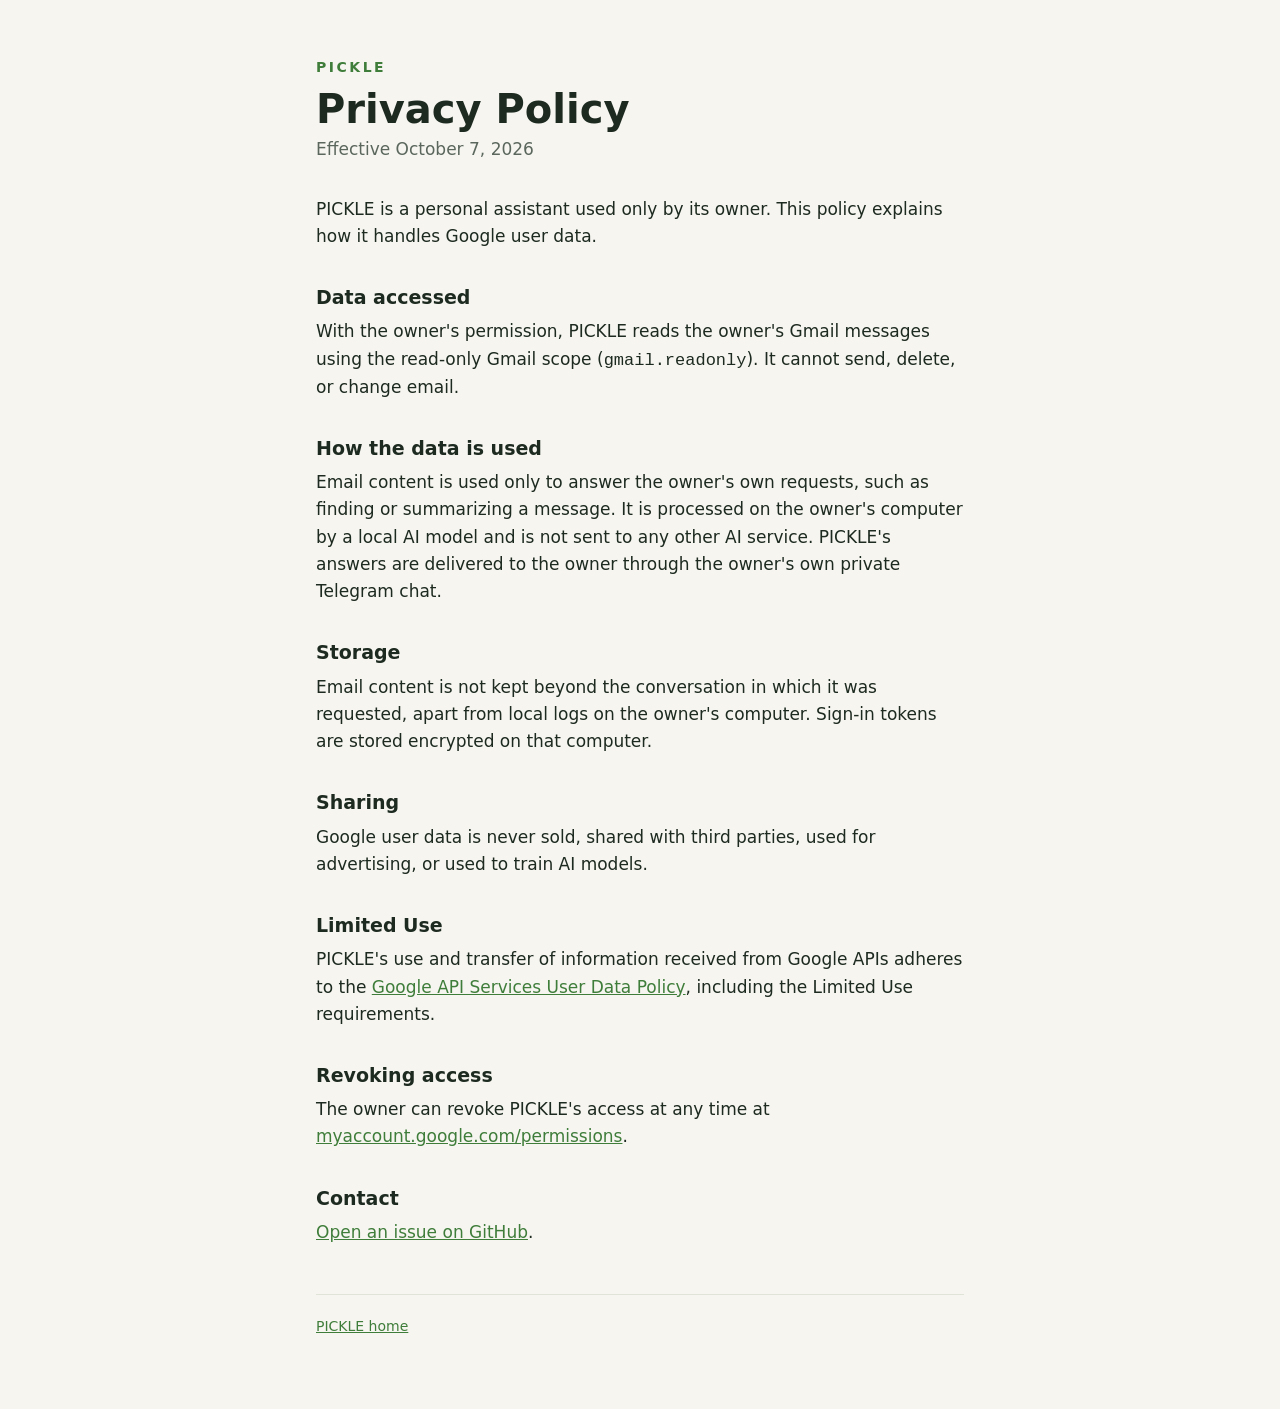
==== privacy.html @ 994bee7b "PICKLE home and privacy policy pages Co-Authored-By: Claude Opus 5.5 (1M context) <noreply@anthropic" ====
<!doctype html>
<html lang="en">
<head>
<meta charset="utf-8">
<meta name="viewport" content="width=device-width, initial-scale=1">
<title>PICKLE Privacy Policy</title>
<meta name="description" content="How PICKLE, a single-user personal assistant, handles Google user data.">
<link rel="stylesheet" href="style.css">
</head>
<body>
<main>
  <div class="mark"><a href="./" style="text-decoration:none">PICKLE</a></div>
  <h1>Privacy Policy</h1>
  <p class="sub">Effective October 7, 2026</p>

  <p>PICKLE is a personal assistant used only by its owner. This policy explains how it handles Google user data.</p>

  <h2>Data accessed</h2>
  <p>With the owner's permission, PICKLE reads the owner's Gmail messages using the read-only Gmail scope (<code>gmail.readonly</code>). It cannot send, delete, or change email.</p>

  <h2>How the data is used</h2>
  <p>Email content is used only to answer the owner's own requests, such as finding or summarizing a message. It is processed on the owner's computer by a local AI model and is not sent to any other AI service. PICKLE's answers are delivered to the owner through the owner's own private Telegram chat.</p>

  <h2>Storage</h2>
  <p>Email content is not kept beyond the conversation in which it was requested, apart from local logs on the owner's computer. Sign-in tokens are stored encrypted on that computer.</p>

  <h2>Sharing</h2>
  <p>Google user data is never sold, shared with third parties, used for advertising, or used to train AI models.</p>

  <h2>Limited Use</h2>
  <p>PICKLE's use and transfer of information received from Google APIs adheres to the <a href="https://developers.google.com/terms/api-services-user-data-policy">Google API Services User Data Policy</a>, including the Limited Use requirements.</p>

  <h2>Revoking access</h2>
  <p>The owner can revoke PICKLE's access at any time at <a href="https://myaccount.google.com/permissions">myaccount.google.com/permissions</a>.</p>

  <h2>Contact</h2>
  <p><a href="https://github.com/tanneriscrypto-a11y/pickle/issues">Open an issue on GitHub</a>.</p>

  <footer><a href="./">PICKLE home</a></footer>
</main>
</body>
</html>
---- style.css ----
:root { --bg: #f6f5f0; --fg: #1d2a1f; --muted: #5b675c; --accent: #3f7d3a; --card: #ffffff; --line: #dfe3d8; }
@media (prefers-color-scheme: dark) {
  :root { --bg: #121612; --fg: #e6ebe3; --muted: #9aa696; --accent: #7cc36f; --card: #1a201a; --line: #2b342a; }
}
* { box-sizing: border-box; }
body { margin: 0; background: var(--bg); color: var(--fg); font: 17px/1.6 system-ui, -apple-system, "Segoe UI", sans-serif; }
main { max-width: 680px; margin: 0 auto; padding: 56px 16px 72px; }
.mark { font-weight: 800; letter-spacing: 0.18em; color: var(--accent); font-size: 14px; }
h1 { font-size: 40px; line-height: 1.15; margin: 8px 0 4px; }
.sub { color: var(--muted); margin: 0 0 32px; }
h2 { font-size: 19px; margin: 32px 0 6px; }
p, li { margin: 0 0 12px; }
.card { background: var(--card); border: 1px solid var(--line); border-radius: 12px; padding: 20px 22px; margin: 24px 0; }
a { color: var(--accent); }
footer { margin-top: 48px; padding-top: 20px; border-top: 1px solid var(--line); color: var(--muted); font-size: 14px; }
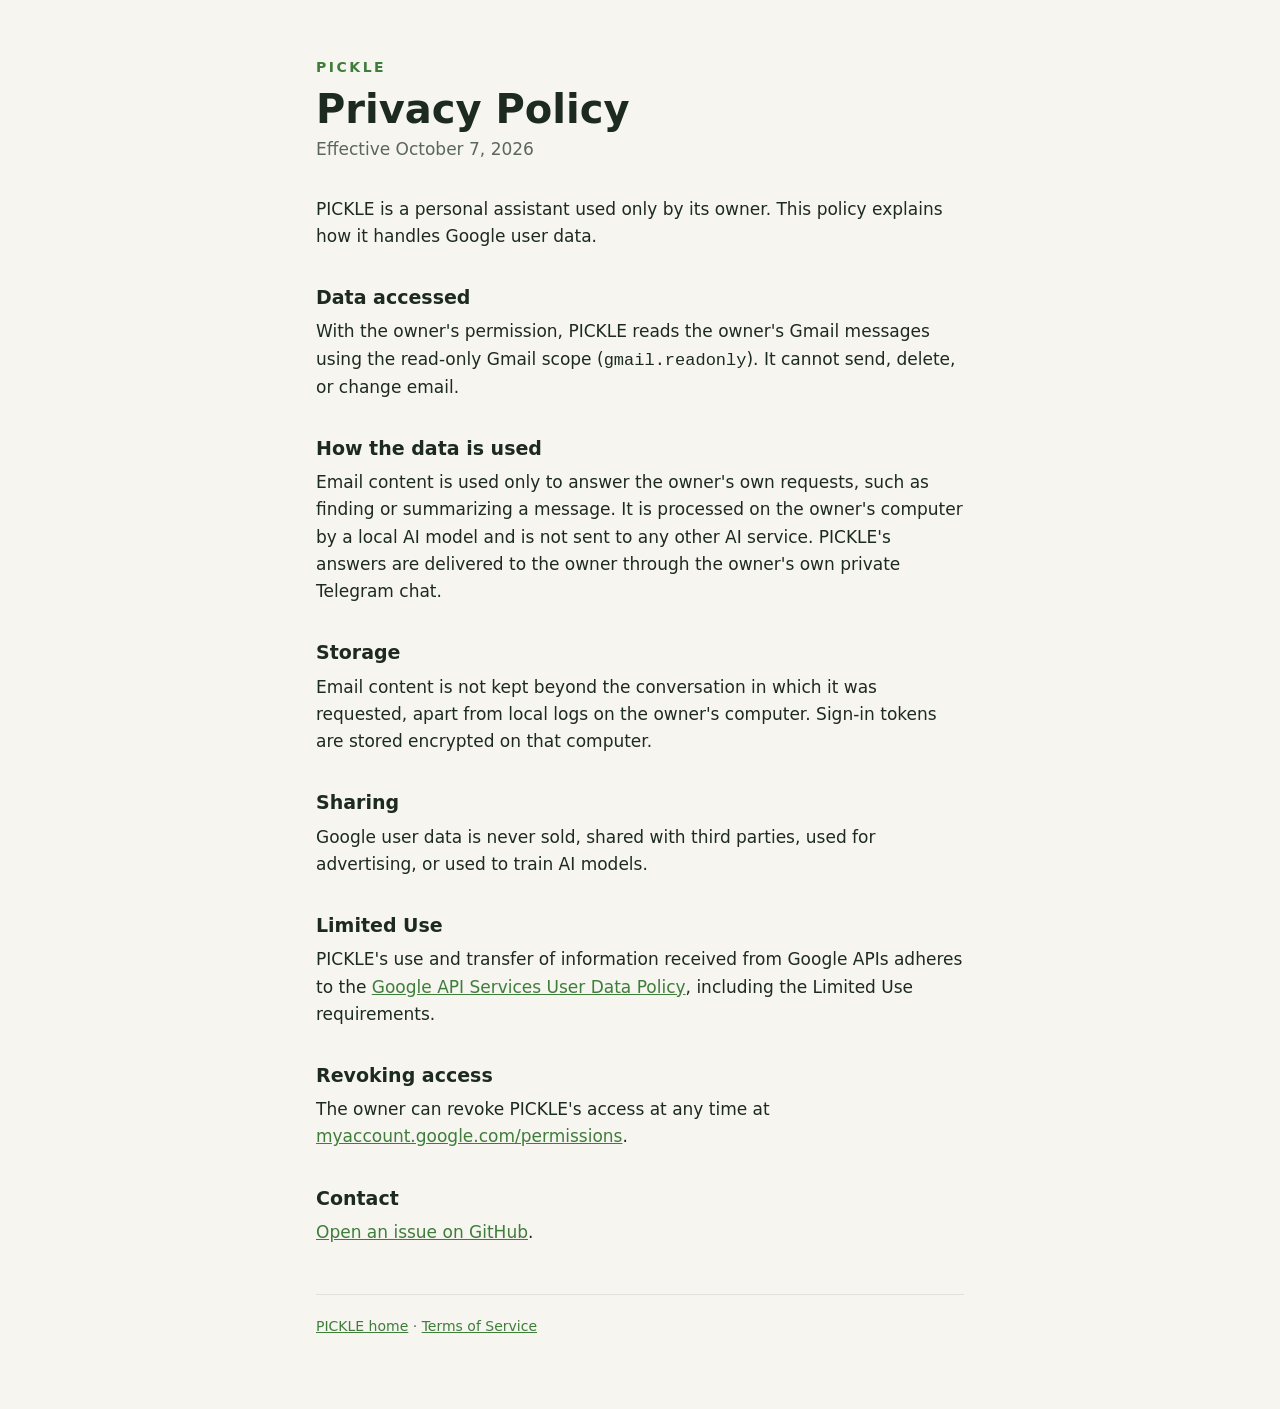
==== commit 65d7c081: "Add PICKLE terms of service Co-Authored-By: Claude Opus 5.5 (1M context) <noreply@anthropic.com> Cla" ====
--- a/privacy.html
+++ b/privacy.html
@@ -36,7 +36,7 @@
   <h2>Contact</h2>
   <p><a href="https://github.com/tanneriscrypto-a11y/pickle/issues">Open an issue on GitHub</a>.</p>
 
-  <footer><a href="./">PICKLE home</a></footer>
+  <footer><a href="./">PICKLE home</a> · <a href="terms.html">Terms of Service</a></footer>
 </main>
 </body>
 </html>
